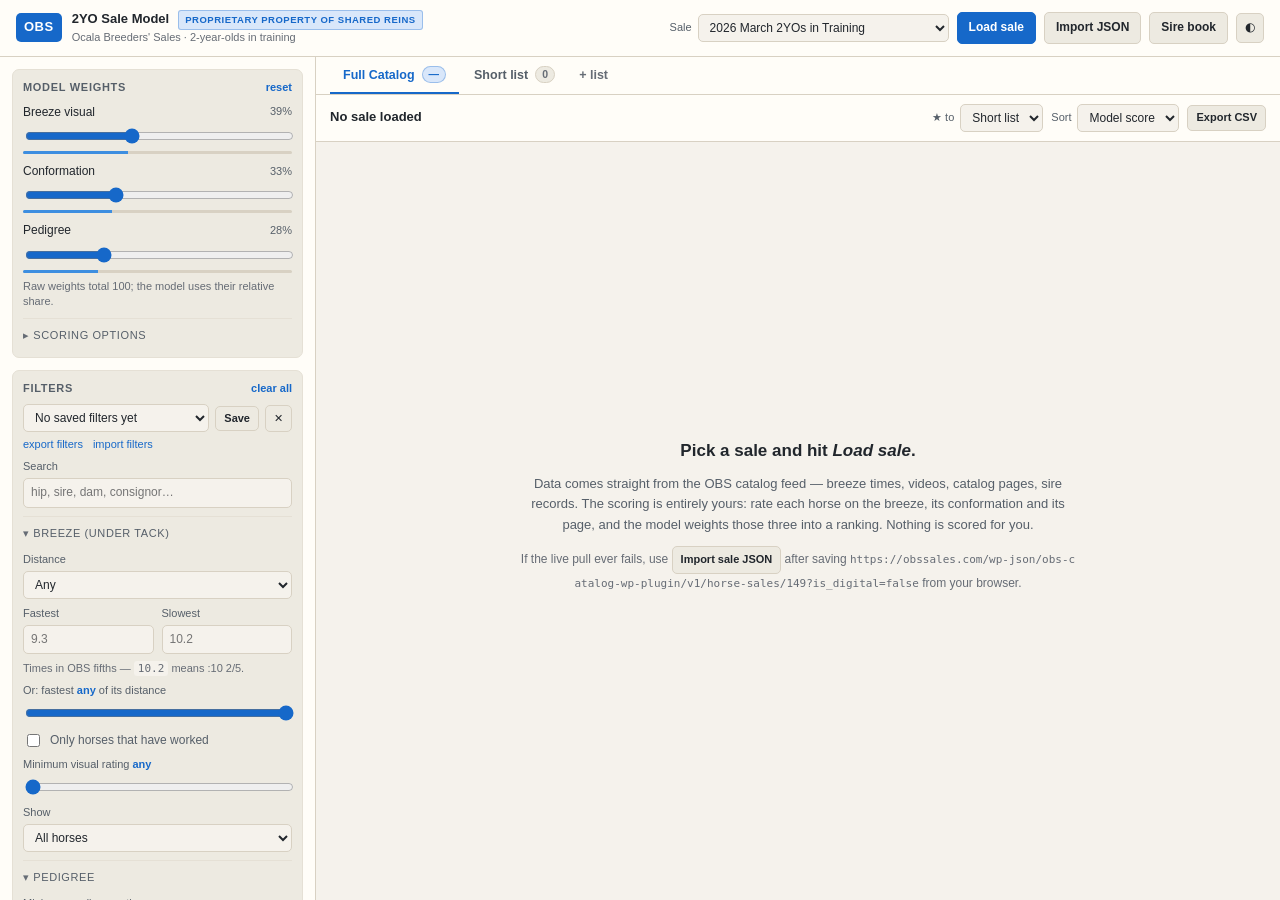
==== Two-Year-Old/index.html @ 741cdadf "Added 2yo Model" ====
<!DOCTYPE html>
<html lang="en" data-theme="light">
<head>
<meta charset="utf-8">
<meta name="viewport" content="width=device-width, initial-scale=1">
<title>OBS 2YO Sale Model</title>
<link rel="stylesheet" href="css/styles.css">
</head>
<body>

<header class="topbar">
  <div class="brand">
    <span class="brand-mark">OBS</span>
    <span class="brand-text">
      <span class="brand-title">
        2YO Sale Model
        <span class="brand-prop">Proprietary Property of Shared Reins</span>
      </span>
      <small>Ocala Breeders' Sales · 2-year-olds in training</small>
    </span>
  </div>

  <div class="topbar-controls">
    <label class="field field-inline">
      <span>Sale</span>
      <select id="saleSelect"></select>
    </label>
    <button id="btnLoad" class="btn btn-primary">Load sale</button>
    <button id="btnImportTop" class="btn" title="Load a sale from a saved JSON file">Import JSON</button>
    <button id="btnSireBook" class="btn" title="Sire ratings and overrides">Sire book</button>
    <button id="btnTheme" class="btn btn-icon" title="Toggle light/dark">◐</button>
  </div>
</header>

<div id="loadStatus" class="loadbar" hidden></div>

<main class="layout">

  <!-- ------------------------------------------------------------ sidebar -->
  <aside class="sidebar" id="sidebar">

    <section class="panel">
      <h2 class="panel-title">
        Model weights
        <button id="btnResetWeights" class="link-btn">reset</button>
      </h2>
      <div id="weights" class="weights"></div>
      <div class="panel-note" id="weightNote"></div>

      <details class="sub">
        <summary>Scoring options</summary>
        <label class="field">
          <span>Horses you haven't rated yet</span>
          <select id="optUnrated">
            <option value="exclude">Score on the other factors</option>
            <option value="neutral">Score the missing rating as neutral</option>
          </select>
        </label>
        <div class="panel-note">
          Breeze visual and Conformation are both your own eye. Until you enter
          them, a horse is scored on whatever else is known.
        </div>

      </details>
    </section>

    <section class="panel">
      <h2 class="panel-title">
        Filters
        <button id="btnClearFilters" class="link-btn">clear all</button>
      </h2>

      <div class="preset-row">
        <select id="presetSelect" title="Load a saved filter"></select>
        <button id="btnPresetSave" class="btn btn-sm" title="Save the current filters under a name">Save</button>
        <button id="btnPresetDelete" class="btn btn-sm btn-icon" title="Delete the selected filter">✕</button>
      </div>
      <div class="quick-row preset-tools">
        <button id="btnPresetExport" class="link-btn">export filters</button>
        <button id="btnPresetImport" class="link-btn">import filters</button>
      </div>
      <div class="panel-note" id="presetNote"></div>

      <label class="field">
        <span>Search</span>
        <input id="fq" type="search" placeholder="hip, sire, dam, consignor…" autocomplete="off">
      </label>

      <details class="sub" open>
        <summary>Breeze (under tack)</summary>
        <label class="field">
          <span>Distance</span>
          <select id="fDistance">
            <option value="any">Any</option>
            <option value="1">1/8 mile</option>
            <option value="2">1/4 mile</option>
          </select>
        </label>
        <div class="row2">
          <label class="field">
            <span>Fastest</span>
            <input id="fBreezeMin" type="text" inputmode="decimal" placeholder="9.3">
          </label>
          <label class="field">
            <span>Slowest</span>
            <input id="fBreezeMax" type="text" inputmode="decimal" placeholder="10.2">
          </label>
        </div>
        <div class="panel-note">Times in OBS fifths — <code>10.2</code> means :10&nbsp;2/5.</div>
        <label class="field">
          <span>Or: fastest <em id="fBreezePctVal">any</em> of its distance</span>
          <input id="fBreezePct" type="range" min="0" max="100" step="5" value="100">
        </label>
        <label class="check"><input id="fRequireBreeze" type="checkbox"> Only horses that have worked</label>

        <label class="field">
          <span>Minimum visual rating <em id="fBvMinVal">any</em></span>
          <input id="fBvMin" type="range" min="0" max="10" step="0.5" value="0">
        </label>
        <label class="field">
          <span>Show</span>
          <select id="fBvState">
            <option value="any">All horses</option>
            <option value="rated">Only ones I've watched</option>
            <option value="unrated">Only ones I haven't watched</option>
          </select>
        </label>
      </details>

      <details class="sub" open>
        <summary>Pedigree</summary>
        <label class="field">
          <span>Minimum pedigree rating <em id="fPedMinVal">any</em></span>
          <input id="fPedMin" type="range" min="0" max="10" step="0.5" value="0">
        </label>
        <label class="field">
          <span>Show</span>
          <select id="fPedState">
            <option value="any">All horses</option>
            <option value="rated">Only ones I've rated</option>
            <option value="unrated">Only ones I haven't rated</option>
          </select>
        </label>
        <div id="pickSires" class="picker"></div>
        <div id="pickDamSires" class="picker"></div>
      </details>

      <details class="sub">
        <summary>Foal date</summary>
        <div class="row2">
          <label class="field"><span>From</span><input id="fFoalFrom" type="date"></label>
          <label class="field"><span>To</span><input id="fFoalTo" type="date"></label>
        </div>
        <div class="quick-row">
          <button class="chip-btn" data-foal="jan-feb">Jan–Feb</button>
          <button class="chip-btn" data-foal="q1">Before Mar 31</button>
          <button class="chip-btn" data-foal="clear">Any</button>
        </div>
      </details>

      <details class="sub" open>
        <summary>Conformation (your grades)</summary>
        <label class="field">
          <span>Minimum grade <em id="fConfMinVal">any</em></span>
          <input id="fConfMin" type="range" min="0" max="10" step="0.5" value="0">
        </label>
        <label class="field">
          <span>Show</span>
          <select id="fConfState">
            <option value="any">All horses</option>
            <option value="graded">Only ones I've graded</option>
            <option value="ungraded">Only ones I haven't graded</option>
          </select>
        </label>
      </details>

      <details class="sub">
        <summary>Horse &amp; consignor</summary>
        <div id="pickSexes" class="picker"></div>
        <div id="pickConsignors" class="picker"></div>
        <div id="pickAreas" class="picker"></div>
        <div id="pickColors" class="picker"></div>
        <div id="pickSessions" class="picker"></div>
      </details>

      <details class="sub">
        <summary>Media &amp; status</summary>
        <label class="check"><input id="fVideo" type="checkbox"> Has breeze video</label>
        <label class="check"><input id="fWalk" type="checkbox"> Has walk video</label>
        <label class="check"><input id="fPhoto" type="checkbox"> Has photo</label>
        <label class="check"><input id="fOuts" type="checkbox"> Include horses that are out</label>
      </details>

      <details class="sub" id="resultsFilters">
        <summary>Sale results</summary>
        <label class="field">
          <span>Outcome</span>
          <select id="fResult">
            <option value="any">Any</option>
            <option value="sold">Sold</option>
            <option value="rna">RNA</option>
          </select>
        </label>
        <div class="row2">
          <label class="field"><span>Min price</span><input id="fPriceMin" type="number" min="0" step="1000" placeholder="0"></label>
          <label class="field"><span>Max price</span><input id="fPriceMax" type="number" min="0" step="1000" placeholder="∞"></label>
        </div>
      </details>

      <label class="field">
        <span>Minimum score <em id="fScoreMinVal">any</em></span>
        <input id="fScoreMin" type="range" min="0" max="100" step="1" value="0">
      </label>
    </section>

    <section class="panel">
      <h2 class="panel-title">Your data</h2>
      <div class="quick-row">
        <button id="btnExportWork" class="btn btn-sm">Back up grades</button>
        <button id="btnImportWork" class="btn btn-sm">Restore</button>
      </div>
      <div class="panel-note" id="storeNote"></div>
    </section>
  </aside>

  <!-- --------------------------------------------------------------- main -->
  <section class="content">

    <div class="tabs" id="tabs">
      <button class="tab is-on" data-tab="catalog">Full Catalog<span class="tab-count" id="countCatalog">—</span></button>
      <span id="listTabs" class="tabs-lists"></span>
      <button class="tab tab-add" id="btnNewList" title="Start another short list">+ list</button>
    </div>

    <div class="toolbar">
      <div class="toolbar-left">
        <strong id="resultCount">No sale loaded</strong>
        <span id="listTools" class="list-tools" hidden>
          <button id="btnRenameList" class="link-btn">rename</button>
          <button id="btnDeleteList" class="link-btn">delete list</button>
        </span>
        <span id="activeChips" class="chips"></span>
      </div>
      <div class="toolbar-right">
        <label class="field field-inline" id="starTargetWrap" title="Which list the ★ button adds to">
          <span>★ to</span>
          <select id="starTarget"></select>
        </label>
        <button id="btnRerank" class="btn btn-sm" hidden title="Scores changed — re-sort the list">Re-rank</button>
        <label class="field field-inline">
          <span>Sort</span>
          <select id="sortBy">
            <option value="score">Model score</option>
            <option value="hip">Hip number</option>
            <option value="breeze">Breeze time</option>
            <option value="foal">Foal date</option>
            <option value="sire">Sire</option>
            <option value="consignor">Consignor</option>
            <option value="price">Price</option>
          </select>
        </label>
        <button id="btnExportCsv" class="btn btn-sm">Export CSV</button>
      </div>
    </div>

    <div id="empty" class="empty">
      <h3>Pick a sale and hit <em>Load sale</em>.</h3>
      <p>
        Data comes straight from the OBS catalog feed — breeze times, videos, catalog
        pages, sire records. The scoring is entirely yours: rate each horse on the
        breeze, its conformation and its page, and the model weights those three into
        a ranking. Nothing is scored for you.
      </p>
      <p class="empty-alt">
        If the live pull ever fails, use <button id="btnImportSale" class="btn btn-sm">Import sale JSON</button>
        after saving <span id="apiHint" class="mono"></span> from your browser.
      </p>
    </div>

    <div id="emptyShortlist" class="empty" hidden>
      <h3>Nothing on this list yet.</h3>
      <p>
        Star a horse (★) in the Full Catalog and it lands on whichever list the
        <em>★ to</em> picker points at. A horse can sit on several at once — open
        it and use the chips. This is where you work a list: record vet reports,
        scratch the ones that don't vet, and take it to the barn.
      </p>
    </div>

    <div id="tableWrap" class="table-wrap" hidden>
      <table class="grid" id="grid">
        <thead>
          <tr>
            <th class="c-rank">#</th>
            <th class="c-score">Score</th>
            <th class="c-hip">Hip</th>
            <th class="c-ped">Sire / Dam</th>
            <th class="c-pd" title="Pedigree — your 0–10 read of the page">Ped</th>
            <th class="c-breeze">Breeze</th>
            <th class="c-bv" title="Breeze visual — your 0–10 rating after watching the work">Visual</th>
            <th class="c-foal">Foaled</th>
            <th class="c-sex">Sex</th>
            <th class="c-cons">Consignor</th>
            <th class="c-conf">Conf</th>
            <th class="c-vet">Vet</th>
            <th class="c-result">Result</th>
            <th class="c-flag"></th>
          </tr>
        </thead>
        <tbody id="rows"></tbody>
      </table>
    </div>
  </section>
</main>

<!-- ------------------------------------------------------------- sire book -->
<div id="sireModal" class="modal" hidden>
  <div class="modal-box">
    <header class="modal-head">
      <h2>Sire book</h2>
      <div class="modal-head-tools">
        <label class="check" title="Show only sires in this sale with no racing data behind them, so you can rate them yourself">
          <input id="sireNeedsOnly" type="checkbox"> Needs a rating
        </label>
        <input id="sireSearch" type="search" placeholder="Filter sires…">
        <button id="btnCloseSire" class="btn btn-icon">✕</button>
      </div>
    </header>
    <div class="modal-note" id="sireNote"></div>
    <div class="modal-body">
      <table class="grid grid-compact">
        <thead>
          <tr>
            <th>Sire</th>
            <th class="num">In sale</th>
            <th class="bh-col">Source list</th>
            <th class="num bh-col">Rnrs</th>
            <th class="num bh-col">% BTW</th>
            <th class="num bh-col">GSW/G1</th>
            <th class="num bh-col">$/rnr</th>
            <th class="num bh-col">AWD</th>
            <th class="num">Rating</th>
            <th class="num mkt-col" title="What this sire's stock has fetched at OBS — reference only, not part of the score">Med. sale</th>
            <th class="num mkt-col" title="Reference only">Sell-thru</th>
            <th class="num">Your rating</th>
          </tr>
        </thead>
        <tbody id="sireRows"></tbody>
      </table>
    </div>
    <footer class="modal-foot">
      <div class="foot-grid">
        <div>
          <label class="field field-inline"><span>BloodHorse sire lists — these drive the Pedigree score</span></label>
          <div id="bhLists" class="ref-sales"></div>
          <div class="quick-row" style="margin-top:7px">
            <button id="btnImportSires" class="btn btn-sm btn-primary">Import sire list</button>
            <button id="btnHowSires" class="btn btn-sm">How do I get one?</button>
          </div>
          <div id="bhHelp" class="panel-note" hidden></div>
        </div>
        <div>
          <label class="field field-inline"><span>OBS sales pooled for the market columns (reference only)</span></label>
          <div id="refSales" class="ref-sales"></div>
        </div>
      </div>
    </footer>
  </div>
</div>

<input type="file" id="fileInput" accept=".json,application/json" hidden>

<script src="js/util.js"></script>
<script src="js/store.js"></script>
<script src="js/data.js"></script>
<script src="js/bloodhorse.js"></script>
<script src="js/sires.js"></script>
<script src="js/scoring.js"></script>
<script src="js/salehistory.js"></script>
<script src="js/filters.js"></script>
<script src="js/ui.js"></script>
<script src="js/app.js"></script>
</body>
</html>
---- Two-Year-Old/css/styles.css ----
/* ------------------------------------------------------------------ theme */

/* Light is the default: a warm off-white page with the same blue running
   through it. `--accent` is the legible blue for text and controls;
   `--accent-fill` is the brighter one used for bars and fills, where contrast
   against text doesn't matter and the colour should still pop. */

:root, :root[data-theme="light"] {
  --bg: #f5f2ec;
  --bg-2: #fffdf8;
  --bg-3: #edeae1;
  --bg-hover: #e5e0d5;
  --line: #d8d1c3;
  --line-soft: #e5e0d5;
  --text: #21262c;
  --text-2: #565f69;
  --text-3: #666c75;
  --accent: #1668c9;
  --accent-fill: #3d8ee0;
  --accent-dim: #d9e7fa;
  --good: #197f37;
  --warn: #8a5d00;
  --bad: #bd3419;
  --gold: #b07d0a;
  --shadow: 0 6px 22px rgba(60,52,38,.16);
  --radius: 7px;
}

:root[data-theme="dark"] {
  --bg: #0f1216;
  --bg-2: #161b22;
  --bg-3: #1c232c;
  --bg-hover: #222b36;
  --line: #2a333f;
  --line-soft: #212a34;
  --text: #e6edf3;
  --text-2: #9aa7b4;
  --text-3: #6b7885;
  --accent: #4ea3ff;
  --accent-fill: #4ea3ff;
  --accent-dim: #1d4f80;
  --good: #3fb950;
  --warn: #d29922;
  --bad: #f0603f;
  --gold: #e3b341;
  --shadow: 0 8px 28px rgba(0,0,0,.45);
}

* { box-sizing: border-box; }

/* The UA rule for [hidden] is `display: none`, and ANY author `display`
   declaration outranks it regardless of specificity. Several things here are
   display:flex/grid *and* toggled via the hidden attribute (the sire modal, the
   empty state, the breeze band row), so without this they never hide. */
[hidden] { display: none !important; }

html, body {
  height: 100%;
  margin: 0;
}

body {
  background: var(--bg);
  color: var(--text);
  font: 13px/1.45 -apple-system, BlinkMacSystemFont, "Segoe UI", Roboto, "Helvetica Neue", Arial, sans-serif;
  display: flex;
  flex-direction: column;
  overflow: hidden;
}

.mono { font-family: ui-monospace, SFMono-Regular, Menlo, Consolas, monospace; }

/* ----------------------------------------------------------------- topbar */

.topbar {
  flex: 0 0 auto;
  display: flex;
  align-items: center;
  justify-content: space-between;
  gap: 16px;
  padding: 10px 16px;
  background: var(--bg-2);
  border-bottom: 1px solid var(--line);
}

.brand { display: flex; align-items: center; gap: 10px; min-width: 0; }

.brand-mark {
  font-weight: 800;
  letter-spacing: .5px;
  font-size: 13px;
  padding: 5px 8px;
  border-radius: 5px;
  background: var(--accent);
  color: #fff;
}
:root[data-theme="light"] .brand-mark { color: #fff; }

.brand-text { display: flex; flex-direction: column; font-weight: 650; min-width: 0; }
.brand-text small { font-weight: 400; color: var(--text-3); font-size: 11px; }

.brand-title { display: flex; align-items: baseline; gap: 9px; flex-wrap: wrap; }

.brand-prop {
  font-size: 9.5px;
  font-weight: 700;
  letter-spacing: .5px;
  text-transform: uppercase;
  white-space: nowrap;
  color: var(--accent);
  background: var(--accent-dim);
  border: 1px solid color-mix(in srgb, var(--accent) 32%, transparent);
  border-radius: 3px;
  padding: 2px 6px;
}

.topbar-controls { display: flex; align-items: center; gap: 8px; }

/* ------------------------------------------------------------------ loads */

.loadbar {
  flex: 0 0 auto;
  padding: 7px 16px;
  font-size: 12px;
  background: var(--accent-dim);
  color: var(--text);
  border-bottom: 1px solid var(--line);
}
.loadbar.is-error { background: var(--bad); color: #fff; }
.loadbar.is-done { background: var(--bg-3); color: var(--text-2); }

/* ----------------------------------------------------------------- layout */

.layout {
  flex: 1 1 auto;
  display: grid;
  grid-template-columns: 316px minmax(0, 1fr);
  min-height: 0;
}

.sidebar {
  overflow-y: auto;
  border-right: 1px solid var(--line);
  background: var(--bg-2);
  padding: 12px;
  display: flex;
  flex-direction: column;
  gap: 12px;
}

.content {
  display: flex;
  flex-direction: column;
  min-width: 0;
  min-height: 0;
}

/* ----------------------------------------------------------------- panels */

.panel {
  background: var(--bg-3);
  border: 1px solid var(--line-soft);
  border-radius: var(--radius);
  padding: 10px;
}

.panel-title {
  margin: 0 0 8px;
  font-size: 11px;
  text-transform: uppercase;
  letter-spacing: .7px;
  color: var(--text-2);
  display: flex;
  justify-content: space-between;
  align-items: center;
}

.panel-note {
  font-size: 11px;
  color: var(--text-3);
  margin-top: 6px;
  line-height: 1.4;
}
.panel-note code {
  background: var(--bg);
  padding: 1px 4px;
  border-radius: 3px;
  font-size: 11px;
}

.sub {
  border-top: 1px solid var(--line-soft);
  margin-top: 8px;
  padding-top: 6px;
}
.sub > summary {
  cursor: pointer;
  font-size: 11px;
  text-transform: uppercase;
  letter-spacing: .6px;
  color: var(--text-2);
  padding: 3px 0;
  user-select: none;
  list-style: none;
}
.sub > summary::-webkit-details-marker { display: none; }
.sub > summary::before { content: "▸ "; color: var(--text-3); }
.sub[open] > summary::before { content: "▾ "; }
.sub > *:not(summary) { margin-top: 7px; }

/* ---------------------------------------------------------------- fields */

.field { display: flex; flex-direction: column; gap: 3px; font-size: 12px; }
.field > span { color: var(--text-2); font-size: 11px; }
.field > span em { color: var(--accent); font-style: normal; font-weight: 600; }

.field-inline { flex-direction: row; align-items: center; gap: 6px; }
.field-inline > span { white-space: nowrap; }

.row2 { display: grid; grid-template-columns: 1fr 1fr; gap: 8px; }

input[type="text"], input[type="search"], input[type="number"],
input[type="date"], select, textarea {
  background: var(--bg);
  color: var(--text);
  border: 1px solid var(--line);
  border-radius: 5px;
  padding: 5px 7px;
  font: inherit;
  font-size: 12px;
  width: 100%;
  min-width: 0;
}
input:focus, select:focus, textarea:focus {
  outline: none;
  border-color: var(--accent);
  box-shadow: 0 0 0 2px color-mix(in srgb, var(--accent) 25%, transparent);
}

input[type="range"] {
  width: 100%;
  accent-color: var(--accent);
  height: 18px;
}

.check {
  display: flex;
  align-items: center;
  gap: 7px;
  font-size: 12px;
  color: var(--text-2);
  cursor: pointer;
  user-select: none;
}
.check input { accent-color: var(--accent); }

/* --------------------------------------------------------------- buttons */

.btn {
  background: var(--bg-3);
  color: var(--text);
  border: 1px solid var(--line);
  border-radius: 5px;
  padding: 6px 11px;
  font: inherit;
  font-size: 12px;
  font-weight: 550;
  cursor: pointer;
  white-space: nowrap;
}
.btn:hover { background: var(--bg-hover); border-color: var(--text-3); }
.btn:active { transform: translateY(1px); }
.btn-primary { background: var(--accent); border-color: var(--accent); color: #fff; }
.btn-primary:hover { filter: brightness(1.1); background: var(--accent); }
.btn-sm { padding: 4px 8px; font-size: 11px; }
.btn-icon { padding: 5px 8px; }
.btn:disabled { opacity: .5; cursor: default; }

.link-btn {
  background: none;
  border: 0;
  color: var(--accent);
  font: inherit;
  font-size: 11px;
  text-transform: none;
  letter-spacing: 0;
  cursor: pointer;
  padding: 0;
}
.link-btn:hover { text-decoration: underline; }

.quick-row { display: flex; flex-wrap: wrap; gap: 6px; }

.preset-row { display: flex; gap: 6px; align-items: center; }
.preset-row select { flex: 1 1 auto; min-width: 0; }
.preset-row .btn { flex: 0 0 auto; }
.preset-tools { margin-top: 5px; gap: 10px; }

.chip-btn {
  background: var(--bg);
  border: 1px solid var(--line);
  color: var(--text-2);
  border-radius: 20px;
  padding: 3px 9px;
  font: inherit;
  font-size: 11px;
  cursor: pointer;
}
.chip-btn:hover { border-color: var(--accent); color: var(--text); }

/* --------------------------------------------------------------- weights */

.weights { display: flex; flex-direction: column; gap: 9px; }

.wrow { display: grid; grid-template-columns: 1fr auto; gap: 4px 8px; align-items: center; }
.wrow-label { font-size: 12px; }
.wrow-val {
  font-variant-numeric: tabular-nums;
  font-size: 11px;
  color: var(--text-2);
  min-width: 34px;
  text-align: right;
}
.wrow-slider { grid-column: 1 / -1; }
.wrow-share { grid-column: 1 / -1; height: 3px; background: var(--line); border-radius: 2px; overflow: hidden; }
.wrow-share i { display: block; height: 100%; background: var(--accent-fill); }

/* --------------------------------------------------------------- pickers */

.picker { border: 1px solid var(--line-soft); border-radius: 5px; overflow: hidden; }
.picker-head {
  display: flex;
  align-items: center;
  justify-content: space-between;
  gap: 6px;
  padding: 5px 7px;
  background: var(--bg);
  font-size: 11px;
  color: var(--text-2);
  cursor: pointer;
  user-select: none;
}
.picker-head b { color: var(--text); font-weight: 600; }
.picker-count {
  background: var(--accent);
  color: #fff;
  border-radius: 10px;
  padding: 0 6px;
  font-size: 10px;
  font-weight: 600;
}
.picker-body { display: none; border-top: 1px solid var(--line-soft); padding: 6px; }
.picker.is-open .picker-body { display: block; }
.picker-search { margin-bottom: 5px; }
.picker-list { max-height: 190px; overflow-y: auto; }
.picker-item {
  display: flex;
  align-items: center;
  gap: 6px;
  padding: 3px 4px;
  font-size: 12px;
  border-radius: 4px;
  cursor: pointer;
}
.picker-item:hover { background: var(--bg-hover); }
.picker-item input { accent-color: var(--accent); }
.picker-item .n { margin-left: auto; color: var(--text-3); font-size: 11px; font-variant-numeric: tabular-nums; }
.picker-tools { display: flex; gap: 8px; margin-top: 5px; }

/* ------------------------------------------------------------------ tabs */

.tabs {
  flex: 0 0 auto;
  display: flex;
  gap: 2px;
  padding: 0 14px;
  background: var(--bg-2);
  border-bottom: 1px solid var(--line);
}

.tab {
  position: relative;
  display: inline-flex;
  align-items: center;
  gap: 7px;
  background: none;
  border: 0;
  border-bottom: 2px solid transparent;
  color: var(--text-2);
  font: inherit;
  font-size: 12.5px;
  font-weight: 600;
  padding: 9px 13px 8px;
  cursor: pointer;
  white-space: nowrap;
}
.tab:hover { color: var(--text); }
.tab.is-on { color: var(--accent); border-bottom-color: var(--accent); }

.tab-count {
  font-size: 10.5px;
  font-weight: 700;
  font-variant-numeric: tabular-nums;
  background: var(--bg-3);
  border: 1px solid var(--line);
  color: var(--text-3);
  border-radius: 10px;
  padding: 0 6px;
  min-width: 20px;
  text-align: center;
}
.tabs-lists { display: contents; }

.tab-add {
  color: var(--text-3);
  font-weight: 600;
  padding-left: 9px;
  padding-right: 9px;
}
.tab-add:hover { color: var(--accent); }

.list-tools { display: inline-flex; gap: 10px; }

.list-chips { display: flex; flex-wrap: wrap; gap: 6px; margin-bottom: 8px; }

.list-chip {
  background: var(--bg);
  border: 1px solid var(--line);
  color: var(--text-2);
  border-radius: 20px;
  padding: 4px 11px;
  font: inherit;
  font-size: 11.5px;
  font-weight: 550;
  cursor: pointer;
  white-space: nowrap;
}
.list-chip:hover { border-color: var(--gold); color: var(--text); }
.list-chip.is-on {
  color: var(--gold);
  border-color: color-mix(in srgb, var(--gold) 55%, transparent);
  background: color-mix(in srgb, var(--gold) 12%, var(--bg));
}

.tab.is-on .tab-count {
  background: var(--accent-dim);
  border-color: color-mix(in srgb, var(--accent) 32%, transparent);
  color: var(--accent);
}

/* --------------------------------------------------------------- toolbar */

.toolbar {
  flex: 0 0 auto;
  display: flex;
  align-items: center;
  justify-content: space-between;
  gap: 12px;
  padding: 9px 14px;
  border-bottom: 1px solid var(--line);
  background: var(--bg-2);
  min-height: 44px;
}
.toolbar-left { display: flex; align-items: center; gap: 10px; min-width: 0; flex-wrap: wrap; }
.toolbar-right { display: flex; align-items: center; gap: 8px; }

.chips { display: flex; flex-wrap: wrap; gap: 5px; }
.chip {
  background: var(--bg-3);
  border: 1px solid var(--line);
  border-radius: 20px;
  padding: 2px 6px 2px 9px;
  font-size: 11px;
  color: var(--text-2);
  display: inline-flex;
  align-items: center;
  gap: 4px;
}
.chip button {
  background: none; border: 0; color: var(--text-3);
  cursor: pointer; font-size: 12px; line-height: 1; padding: 0 2px;
}
.chip button:hover { color: var(--bad); }

/* ------------------------------------------------------------------ empty */

.empty {
  flex: 1 1 auto;
  display: flex;
  flex-direction: column;
  justify-content: center;
  align-items: center;
  text-align: center;
  padding: 30px;
  color: var(--text-2);
}
.empty h3 { margin: 0 0 10px; color: var(--text); font-size: 17px; font-weight: 600; }
.empty p { max-width: 560px; margin: 0 0 10px; line-height: 1.6; }
.empty-alt { font-size: 12px; color: var(--text-3); }
.empty-alt .mono { font-size: 11px; word-break: break-all; }

/* ------------------------------------------------------------------ table */

.table-wrap { flex: 1 1 auto; overflow: auto; min-height: 0; }

.grid { width: 100%; border-collapse: collapse; font-size: 12.5px; }

.grid thead th {
  position: sticky;
  top: 0;
  z-index: 2;
  background: var(--bg-2);
  border-bottom: 1px solid var(--line);
  text-align: left;
  font-size: 10.5px;
  text-transform: uppercase;
  letter-spacing: .6px;
  color: var(--text-3);
  font-weight: 600;
  padding: 7px 8px;
  white-space: nowrap;
}
.grid th.num, .grid td.num { text-align: right; }

.grid tbody td {
  border-bottom: 1px solid var(--line-soft);
  padding: 6px 8px;
  vertical-align: middle;
}

tr.hrow { cursor: pointer; }
tr.hrow:hover > td { background: var(--bg-hover); }
tr.hrow.is-open > td { background: var(--bg-3); }
tr.hrow.is-out > td { opacity: .5; }

.c-rank { width: 40px; color: var(--text-3); font-variant-numeric: tabular-nums; }
.c-score { width: 108px; }
.c-hip { width: 56px; }
.c-breeze { width: 108px; }
.c-foal { width: 74px; }
.c-sex { width: 62px; }
.c-bv { width: 66px; }
.c-pd { width: 62px; }
.c-conf { width: 72px; }

.sire-badge {
  display: inline-block;
  font-size: 9.5px;
  font-weight: 700;
  font-variant-numeric: tabular-nums;
  border: 1px solid var(--line);
  border-radius: 3px;
  padding: 0 3px;
  margin-left: 4px;
  color: var(--text-3);
  vertical-align: 1px;
}
.sire-badge.is-yours { color: var(--accent); border-color: color-mix(in srgb, var(--accent) 40%, transparent); }
.c-result { width: 96px; }
.c-flag { width: 34px; }

.score-cell { display: flex; align-items: center; gap: 7px; }
.score-num {
  font-variant-numeric: tabular-nums;
  font-weight: 700;
  font-size: 13px;
  min-width: 26px;
}
.score-bar { flex: 1 1 auto; height: 5px; background: var(--line); border-radius: 3px; overflow: hidden; }
.score-bar i { display: block; height: 100%; border-radius: 3px; background: var(--accent-fill); }
.score-cell.t1 .score-num { color: var(--good); }
.score-cell.t1 .score-bar i { background: var(--good); }
.score-cell.t3 .score-num { color: var(--text-2); }
.score-cell.t3 .score-bar i { background: var(--text-3); }

.hip-num { font-weight: 700; font-variant-numeric: tabular-nums; }
.hip-sub { color: var(--text-3); font-size: 11px; }

.ped-sire { font-weight: 600; }
.ped-dam { color: var(--text-2); font-size: 11.5px; }

.breeze-time { font-weight: 650; font-variant-numeric: tabular-nums; }
.breeze-dist { color: var(--text-3); font-size: 11px; }
.breeze-fast { color: var(--good); }
.breeze-slow { color: var(--text-2); }

.tag {
  display: inline-block;
  font-size: 10px;
  padding: 1px 5px;
  border-radius: 3px;
  border: 1px solid var(--line);
  color: var(--text-2);
  white-space: nowrap;
}
.tag-sold { color: var(--good); border-color: color-mix(in srgb, var(--good) 45%, transparent); }
.tag-rna { color: var(--warn); border-color: color-mix(in srgb, var(--warn) 45%, transparent); }
.tag-out { color: var(--bad); border-color: color-mix(in srgb, var(--bad) 45%, transparent); }

.conf-input {
  width: 52px;
  text-align: center;
  padding: 3px 4px;
  font-variant-numeric: tabular-nums;
  font-weight: 600;
}
.conf-input.is-set { border-color: var(--accent); color: var(--accent); }

.flag-btn {
  background: none;
  border: 0;
  color: var(--line);
  font-size: 15px;
  cursor: pointer;
  padding: 0 3px;
  line-height: 1;
}
.flag-btn:hover { color: var(--gold); }
.flag-btn.is-on { color: var(--gold); }

/* ------------------------------------------------------------ vet status */

/* The Vet column only earns its space on the short list. */
.grid:not(.show-vet) .c-vet { display: none; }

.vet-select {
  width: 100%;
  min-width: 106px;
  padding: 3px 5px;
  font-size: 11px;
  border-radius: 4px;
}
.vet-select-lg { width: auto; min-width: 150px; font-size: 12px; padding: 5px 7px; }

.vet-select.vet-none { color: var(--text-3); }
.vet-select.vet-requested {
  color: var(--warn);
  border-color: color-mix(in srgb, var(--warn) 50%, transparent);
  background: color-mix(in srgb, var(--warn) 9%, var(--bg));
}
.vet-select.vet-passed {
  color: var(--good);
  border-color: color-mix(in srgb, var(--good) 50%, transparent);
  background: color-mix(in srgb, var(--good) 9%, var(--bg));
}
.vet-select.vet-failed {
  color: var(--bad);
  border-color: color-mix(in srgb, var(--bad) 50%, transparent);
  background: color-mix(in srgb, var(--bad) 9%, var(--bg));
}

/* A scratched horse stays on the list as a record, but reads as struck off. */
tr.hrow.is-scratched > td { opacity: .58; }
tr.hrow.is-scratched .hip-num,
tr.hrow.is-scratched .ped-sire,
tr.hrow.is-scratched .ped-dam,
tr.hrow.is-scratched .breeze-time { text-decoration: line-through; }
tr.hrow.is-scratched .c-vet { opacity: 1; }

.vet-row { display: flex; align-items: center; gap: 8px; margin-top: 8px; flex-wrap: wrap; }

.shortlist-btn.is-on {
  color: var(--gold);
  border-color: color-mix(in srgb, var(--gold) 50%, transparent);
  background: color-mix(in srgb, var(--gold) 10%, var(--bg));
}

/* ----------------------------------------------------------------- detail */

tr.detail > td { background: var(--bg-3); padding: 0; border-bottom: 1px solid var(--line); }
.detail-inner {
  display: grid;
  grid-template-columns: minmax(0, 1.15fr) minmax(0, 1fr);
  gap: 16px;
  padding: 12px 14px 14px;
}
.detail-block h4 {
  margin: 0 0 7px;
  font-size: 10.5px;
  text-transform: uppercase;
  letter-spacing: .6px;
  color: var(--text-3);
  font-weight: 600;
}

.comp { margin-bottom: 9px; }
.comp-head { display: flex; align-items: baseline; gap: 7px; font-size: 12px; }
.comp-head b { font-weight: 600; }
.comp-w { color: var(--text-3); font-size: 11px; }
.comp-v { margin-left: auto; font-variant-numeric: tabular-nums; font-weight: 650; }
.comp-bar { height: 4px; background: var(--line); border-radius: 3px; margin: 4px 0 3px; overflow: hidden; }
.comp-bar i { display: block; height: 100%; background: var(--accent-fill); border-radius: 3px; }
.comp.is-off .comp-bar i { background: var(--text-3); }
.comp.is-off .comp-v { color: var(--text-3); }
.comp-detail { font-size: 11px; color: var(--text-2); }

.kv { display: grid; grid-template-columns: auto 1fr; gap: 3px 12px; font-size: 12px; }
.kv dt { color: var(--text-3); }
.kv dd { margin: 0; }

/* Media viewer — spans the full width under the two detail columns. */

.detail-media {
  grid-column: 1 / -1;
  border-top: 1px solid var(--line-soft);
  padding-top: 11px;
}

.media-tabs { display: flex; flex-wrap: wrap; align-items: center; gap: 6px; margin-bottom: 9px; }

.media-tab {
  display: inline-flex; align-items: center; gap: 6px;
  background: var(--bg); border: 1px solid var(--line);
  border-radius: 5px; padding: 5px 10px;
  color: var(--text); font: inherit; font-size: 11.5px; font-weight: 550;
  cursor: pointer;
}
.media-tab:hover { border-color: var(--accent); color: var(--accent); }
.media-tab.is-on {
  border-color: var(--accent);
  background: var(--accent-dim);
  color: var(--accent);
}

.media-heavy {
  font-size: 9.5px; font-weight: 600; letter-spacing: .3px;
  color: var(--text-3); border: 1px solid var(--line);
  border-radius: 3px; padding: 0 3px;
}
.media-tab.is-on .media-heavy { color: var(--accent); border-color: currentColor; }

.media-open {
  margin-left: auto;
  font-size: 11px; color: var(--accent); text-decoration: none; white-space: nowrap;
}
.media-open:hover { text-decoration: underline; }
h4 .media-open { margin-left: 8px; font-weight: 400; text-transform: none; letter-spacing: 0; }

.media-hint { font-size: 11.5px; color: var(--text-3); padding: 10px 0; }

/* ---------------------------------------------------------- sale history */

.hist { font-size: 11.5px; }
.hist-line { padding: 3px 0; }

.hist-row {
  display: grid;
  grid-template-columns: auto auto 1fr auto;
  align-items: baseline;
  gap: 8px;
  padding: 3px 0;
  border-bottom: 1px solid var(--line-soft);
}
.hist-row:last-child { border-bottom: 0; }

.hist-src {
  font-size: 9.5px; font-weight: 700; letter-spacing: .3px;
  border: 1px solid var(--line); border-radius: 3px; padding: 0 4px;
  color: var(--text-3); white-space: nowrap;
}
.hist-src.src-keeneland { color: var(--accent); border-color: color-mix(in srgb, var(--accent) 35%, transparent); }

.hist-sale { font-weight: 600; white-space: nowrap; }
.hist-sale a { color: inherit; text-decoration: none; }
.hist-sale a:hover { color: var(--accent); text-decoration: underline; }
.hist-meta { overflow: hidden; text-overflow: ellipsis; white-space: nowrap; font-size: 11px; }
.hist-price { justify-self: end; }

.media-pane {
  background: var(--bg);
  border: 1px solid var(--line-soft);
  border-radius: 6px;
  overflow: hidden;
  display: flex; align-items: center; justify-content: center;
}
.media-pane img { max-width: 100%; max-height: 460px; display: block; }
.media-pane video { width: 100%; max-height: 460px; background: #000; display: block; }
.media-pane iframe { width: 100%; height: 640px; border: 0; background: #fff; display: block; }
.media-pane.media-page { background: #fff; }

.grade-row { display: flex; align-items: center; gap: 8px; margin-top: 8px; }
.grade-row input[type="range"] { flex: 1 1 auto; min-width: 70px; }

.grade-label {
  flex: 0 0 96px;
  font-size: 11.5px;
  color: var(--text-2);
  display: flex;
  flex-direction: column;
  line-height: 1.25;
}
.grade-label em {
  font-style: normal;
  font-size: 10px;
  color: var(--text-3);
  font-variant-numeric: tabular-nums;
}
.grade-val {
  font-variant-numeric: tabular-nums; font-weight: 700; font-size: 15px;
  min-width: 40px; text-align: right; color: var(--accent);
}
.note-box { margin-top: 8px; min-height: 54px; resize: vertical; }

.coverage-warn {
  margin-top: 6px;
  font-size: 11px;
  color: var(--warn);
}

/* ------------------------------------------------------------------ modal */

.modal {
  position: fixed; inset: 0; z-index: 50;
  background: rgba(0,0,0,.55);
  display: flex; align-items: center; justify-content: center;
  padding: 24px;
}
.modal-box {
  background: var(--bg-2);
  border: 1px solid var(--line);
  border-radius: 10px;
  box-shadow: var(--shadow);
  width: min(1040px, 100%);
  max-height: 100%;
  display: flex;
  flex-direction: column;
  overflow: hidden;
}
.modal-head {
  display: flex; align-items: center; justify-content: space-between; gap: 12px;
  padding: 11px 14px; border-bottom: 1px solid var(--line);
}
.modal-head h2 { margin: 0; font-size: 15px; }
.modal-head-tools { display: flex; align-items: center; gap: 12px; }
/* Scoped to the search box — an unscoped `input` here also stretched the
   "Needs a rating" checkbox to 200px and tore it away from its label. */
.modal-head-tools input[type="search"] { width: 200px; }
.modal-head-tools .check { white-space: nowrap; }
.modal-note { padding: 8px 14px; font-size: 11.5px; color: var(--text-2); background: var(--bg-3); border-bottom: 1px solid var(--line-soft); }
.modal-body { overflow: auto; flex: 1 1 auto; }
.modal-foot { padding: 10px 14px; border-top: 1px solid var(--line); }

.grid-compact td, .grid-compact th { padding: 4px 8px; font-size: 12px; }
.grid-compact tbody tr:hover > td { background: var(--bg-hover); }
.sire-override { width: 62px; text-align: center; padding: 2px 4px; }

/* Racing data (scored) reads normally; market data (reference) is dimmed and
   separated, so it's obvious which side of the line each column is on. */
.dim { color: var(--text-3); }

.src-chip {
  display: inline-block;
  font-size: 10px;
  border: 1px solid var(--line);
  border-radius: 3px;
  padding: 0 4px;
  margin-right: 3px;
  color: var(--text-2);
  white-space: nowrap;
}
.src-chip b { color: var(--accent); font-variant-numeric: tabular-nums; }
.src-chip.cohort-firstCrop { border-color: color-mix(in srgb, var(--warn) 50%, transparent); color: var(--warn); }
.src-chip.cohort-laterCrop { border-color: color-mix(in srgb, var(--good) 45%, transparent); color: var(--good); }

.ref-sale.is-ignored { opacity: .55; text-decoration: line-through; }
.ref-sale.is-ignored .dim { text-decoration: none; }
.grid-compact .mkt-col { border-left: 1px dashed var(--line); }
.grid-compact th.mkt-col { font-style: italic; }
.grid-compact th.bh-col { color: var(--accent); }

.foot-grid { display: grid; grid-template-columns: minmax(0, 1.4fr) minmax(0, 1fr); gap: 16px; }
@media (max-width: 820px) { .foot-grid { grid-template-columns: 1fr; } }

.ref-x {
  background: none; border: 0; color: var(--text-3);
  cursor: pointer; font-size: 11px; padding: 0 0 0 4px; line-height: 1;
}
.ref-x:hover { color: var(--bad); }

#bhHelp ol { line-height: 1.6; }
#bhHelp code {
  background: var(--bg); padding: 1px 4px; border-radius: 3px;
  font-family: ui-monospace, SFMono-Regular, Menlo, Consolas, monospace;
}

.ref-sales { display: flex; flex-wrap: wrap; gap: 5px; margin-top: 6px; }
.ref-sale {
  display: inline-flex; align-items: center; gap: 5px;
  border: 1px solid var(--line); border-radius: 20px;
  padding: 3px 10px; font-size: 11px; cursor: pointer; user-select: none;
  color: var(--text-2);
}
.ref-sale.is-on { border-color: var(--accent); color: var(--accent); }
.ref-sale.is-loading { opacity: .55; }


/* ---------------------------------------------------------------- responsive */

@media (max-width: 1000px) {
  .layout { grid-template-columns: 1fr; }
  .sidebar { border-right: 0; border-bottom: 1px solid var(--line); max-height: 45vh; }
  .detail-inner { grid-template-columns: 1fr; }
  .media-pane iframe { height: 70vh; }
}

@media (max-width: 700px) {
  .topbar { flex-wrap: wrap; gap: 9px; padding: 9px 12px; }
  .topbar-controls { width: 100%; flex-wrap: wrap; }
  .topbar-controls .field-inline { flex: 1 1 150px; }
  .brand-prop { font-size: 8.5px; letter-spacing: .3px; padding: 1px 5px; }
  .modal { padding: 8px; }
  .modal-head-tools input[type="search"] { width: 120px; }
}
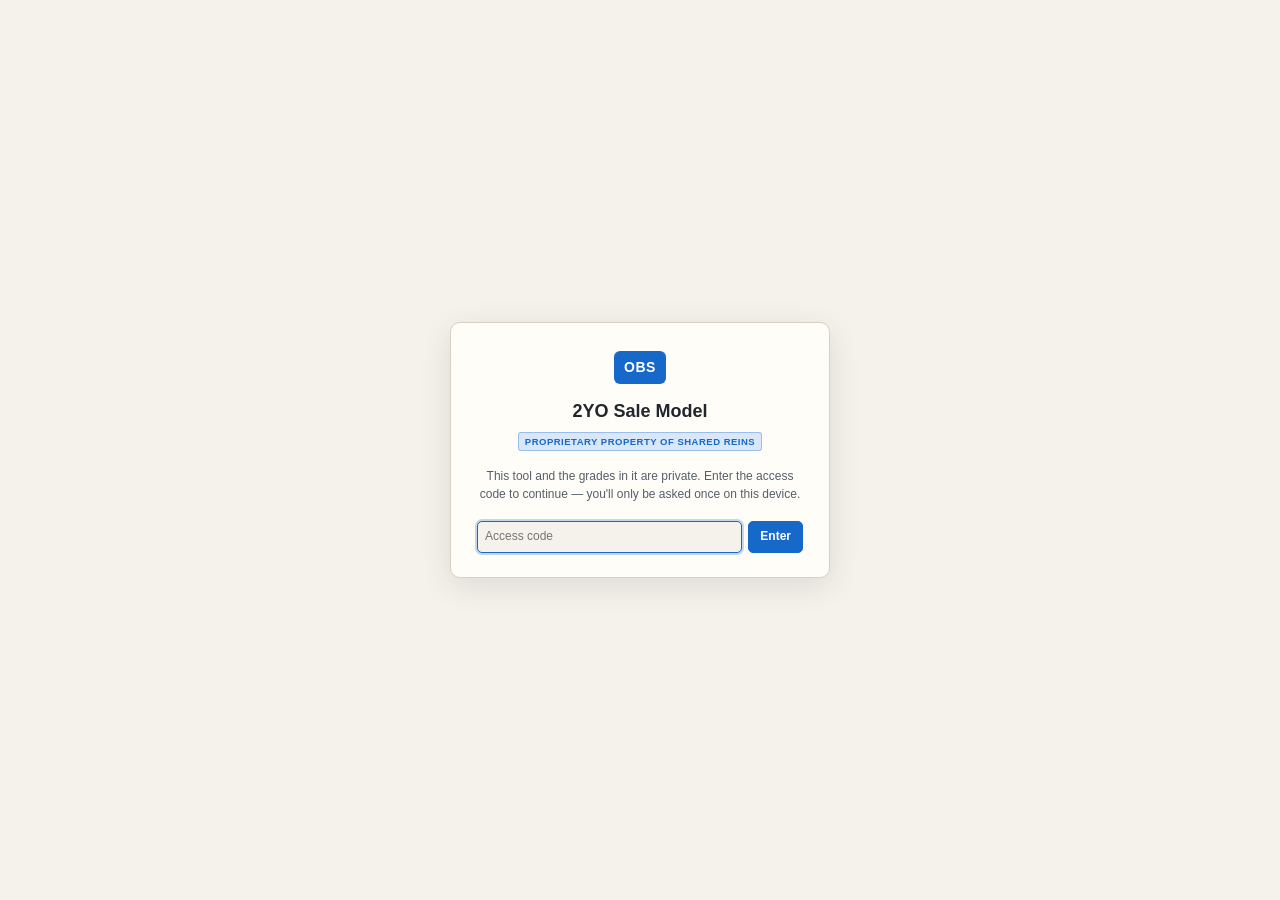
==== commit 20e7daa0: "Made site live between devices and added passcode to protect access." ====
--- a/Two-Year-Old/index.html
+++ b/Two-Year-Old/index.html
@@ -7,6 +7,27 @@
 <link rel="stylesheet" href="css/styles.css">
 </head>
 <body>
+
+<!-- Access gate. Shown before anything else when sharing is configured and this
+     device has not been unlocked yet. A device that HAS been unlocked is never
+     gated again, including with no signal — see wireShare() in js/app.js. -->
+<div class="gate" id="accessGate" hidden>
+  <form class="gate-card" id="gateForm">
+    <span class="gate-mark">OBS</span>
+    <h1 class="gate-title">2YO Sale Model</h1>
+    <p class="gate-prop">Proprietary Property of Shared Reins</p>
+    <p class="gate-note">
+      This tool and the grades in it are private. Enter the access code to
+      continue — you'll only be asked once on this device.
+    </p>
+    <div class="gate-row">
+      <input id="gateCode" type="password" placeholder="Access code"
+             autocomplete="current-password" spellcheck="false" autofocus>
+      <button class="btn btn-primary" id="gateSubmit" type="submit">Enter</button>
+    </div>
+    <div class="gate-err" id="gateError" hidden></div>
+  </form>
+</div>
 
 <header class="topbar">
   <div class="brand">
@@ -220,6 +241,39 @@
         <button id="btnImportWork" class="btn btn-sm">Restore</button>
       </div>
       <div class="panel-note" id="storeNote"></div>
+    </section>
+
+    <!-- Hidden wholesale when js/config.js still holds the placeholders, so a
+         local-only copy of the app shows no trace of sharing. -->
+    <section class="panel" id="sharePanel" hidden>
+      <h2 class="panel-title">Shared
+        <span class="sync-pill" id="syncPill" title="">·</span>
+      </h2>
+
+      <div id="shareLocked">
+        <div class="panel-note">
+          Grades, notes, short lists and vet status are shared with everyone
+          who has the access code. Enter it once on this device.
+        </div>
+        <div class="quick-row">
+          <input id="shareCode" type="password"
+                 placeholder="Access code" autocomplete="off" spellcheck="false">
+          <button id="btnShareUnlock" class="btn btn-sm">Connect</button>
+        </div>
+        <div class="panel-note err" id="shareError" hidden></div>
+      </div>
+
+      <div id="shareLive" hidden>
+        <label class="field">
+          <span>Your name <em>(optional)</em></span>
+          <input id="shareName" type="text" maxlength="40"
+                 placeholder="e.g. Shane" autocomplete="off">
+        </label>
+        <div class="panel-note" id="shareStatus"></div>
+        <div class="quick-row">
+          <button id="btnShareDisconnect" class="btn btn-sm">Disconnect</button>
+        </div>
+      </div>
     </section>
   </aside>
 
@@ -371,6 +425,8 @@
 <input type="file" id="fileInput" accept=".json,application/json" hidden>
 
 <script src="js/util.js"></script>
+<script src="js/config.js"></script>
+<script src="js/sync.js"></script>
 <script src="js/store.js"></script>
 <script src="js/data.js"></script>
 <script src="js/bloodhorse.js"></script>
--- a/Two-Year-Old/css/styles.css
+++ b/Two-Year-Old/css/styles.css
@@ -187,6 +187,111 @@
   border-radius: 3px;
   font-size: 11px;
 }
+.panel-note.err { color: var(--bad); }
+
+/* ---------------------------------------------------------------- the gate */
+/* Front door for a shared deployment. Opaque rather than a translucent scrim:
+   a blurred-but-readable catalogue behind the prompt would leak the very
+   thing the code is there to protect. */
+.gate {
+  position: fixed;
+  inset: 0;
+  z-index: 200;
+  display: flex;
+  align-items: center;
+  justify-content: center;
+  padding: 24px;
+  background: var(--bg);
+}
+.gate[hidden] { display: none; }
+
+.gate-card {
+  width: 100%;
+  max-width: 380px;
+  background: var(--bg-2);
+  border: 1px solid var(--line);
+  border-radius: 10px;
+  padding: 28px 26px 24px;
+  text-align: center;
+  box-shadow: 0 8px 32px rgba(0, 0, 0, .10);
+}
+.gate-mark {
+  display: inline-block;
+  font-weight: 800;
+  letter-spacing: .5px;
+  font-size: 14px;
+  padding: 6px 10px;
+  border-radius: 6px;
+  background: var(--accent);
+  color: #fff;
+}
+.gate-title {
+  font-size: 18px;
+  font-weight: 700;
+  margin: 14px 0 0;
+}
+.gate-prop {
+  display: inline-block;
+  font-size: 9.5px;
+  font-weight: 700;
+  letter-spacing: .5px;
+  text-transform: uppercase;
+  color: var(--accent);
+  background: var(--accent-dim);
+  border: 1px solid color-mix(in srgb, var(--accent) 32%, transparent);
+  border-radius: 3px;
+  padding: 2px 6px;
+  margin: 8px 0 0;
+}
+.gate-note {
+  font-size: 12px;
+  line-height: 1.5;
+  color: var(--text-2);
+  margin: 16px 0 0;
+}
+.gate-row {
+  display: flex;
+  gap: 6px;
+  margin-top: 18px;
+}
+.gate-row input { flex: 1; }
+.gate-row .btn { white-space: nowrap; }
+.gate-err {
+  font-size: 12px;
+  line-height: 1.45;
+  color: var(--bad);
+  margin-top: 12px;
+  text-align: left;
+}
+
+/* Sharing status, in the panel title. Deliberately small and quiet: it is
+   reassurance, not an alert. `offline` is amber rather than red because it is
+   not an error — work carries on locally and goes up when the signal returns,
+   which at a sale is a normal few minutes rather than a fault. */
+.sync-pill {
+  font-size: 10px;
+  font-weight: 600;
+  letter-spacing: .3px;
+  text-transform: none;
+  padding: 1px 6px;
+  border-radius: 999px;
+  border: 1px solid transparent;
+}
+.sync-pill.is-live {
+  color: var(--good);
+  border-color: color-mix(in srgb, var(--good) 40%, transparent);
+  background: color-mix(in srgb, var(--good) 10%, var(--bg));
+}
+.sync-pill.is-offline {
+  color: var(--warn);
+  border-color: color-mix(in srgb, var(--warn) 40%, transparent);
+  background: color-mix(in srgb, var(--warn) 10%, var(--bg));
+}
+.sync-pill.is-locked, .sync-pill.is-connecting {
+  color: var(--text-3);
+  border-color: var(--line);
+}
+.sync-pill.is-off { display: none; }
 
 .sub {
   border-top: 1px solid var(--line-soft);
@@ -220,7 +325,7 @@
 .row2 { display: grid; grid-template-columns: 1fr 1fr; gap: 8px; }
 
 input[type="text"], input[type="search"], input[type="number"],
-input[type="date"], select, textarea {
+input[type="date"], input[type="password"], select, textarea {
   background: var(--bg);
   color: var(--text);
   border: 1px solid var(--line);
